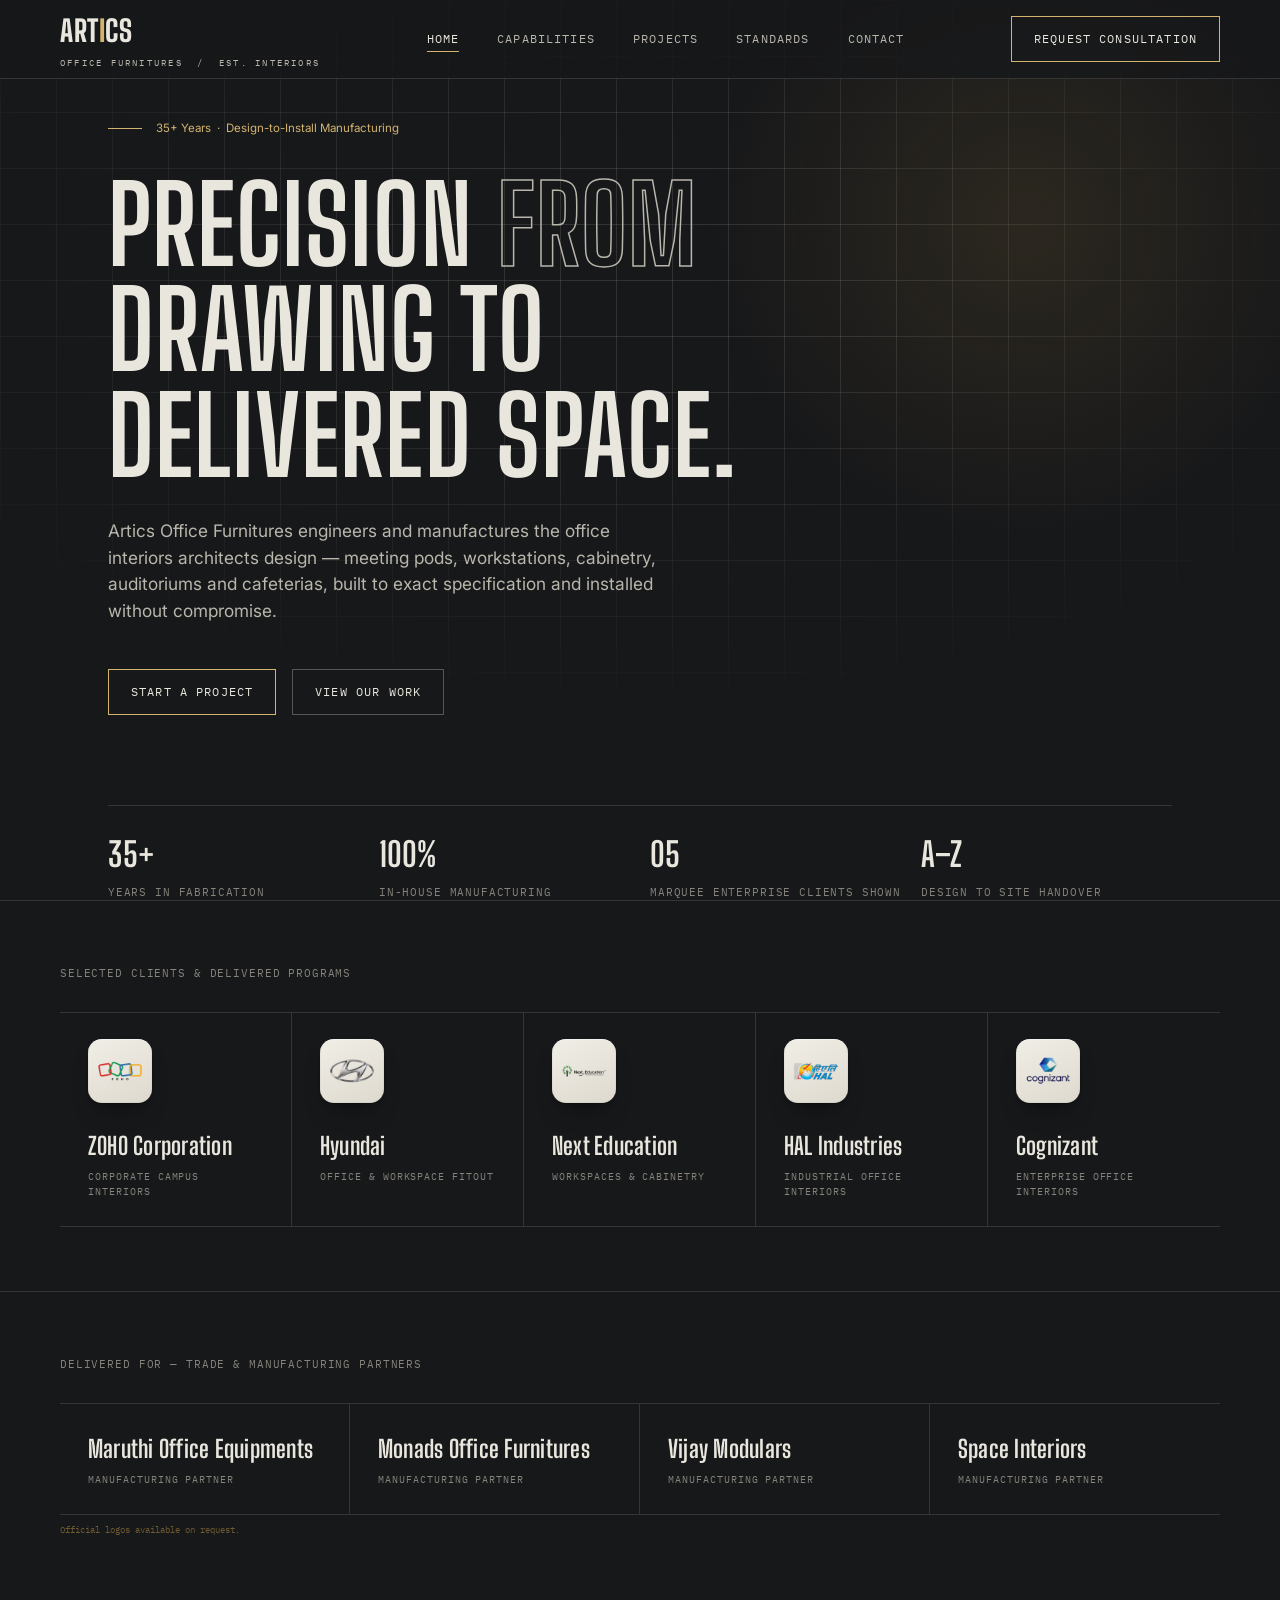
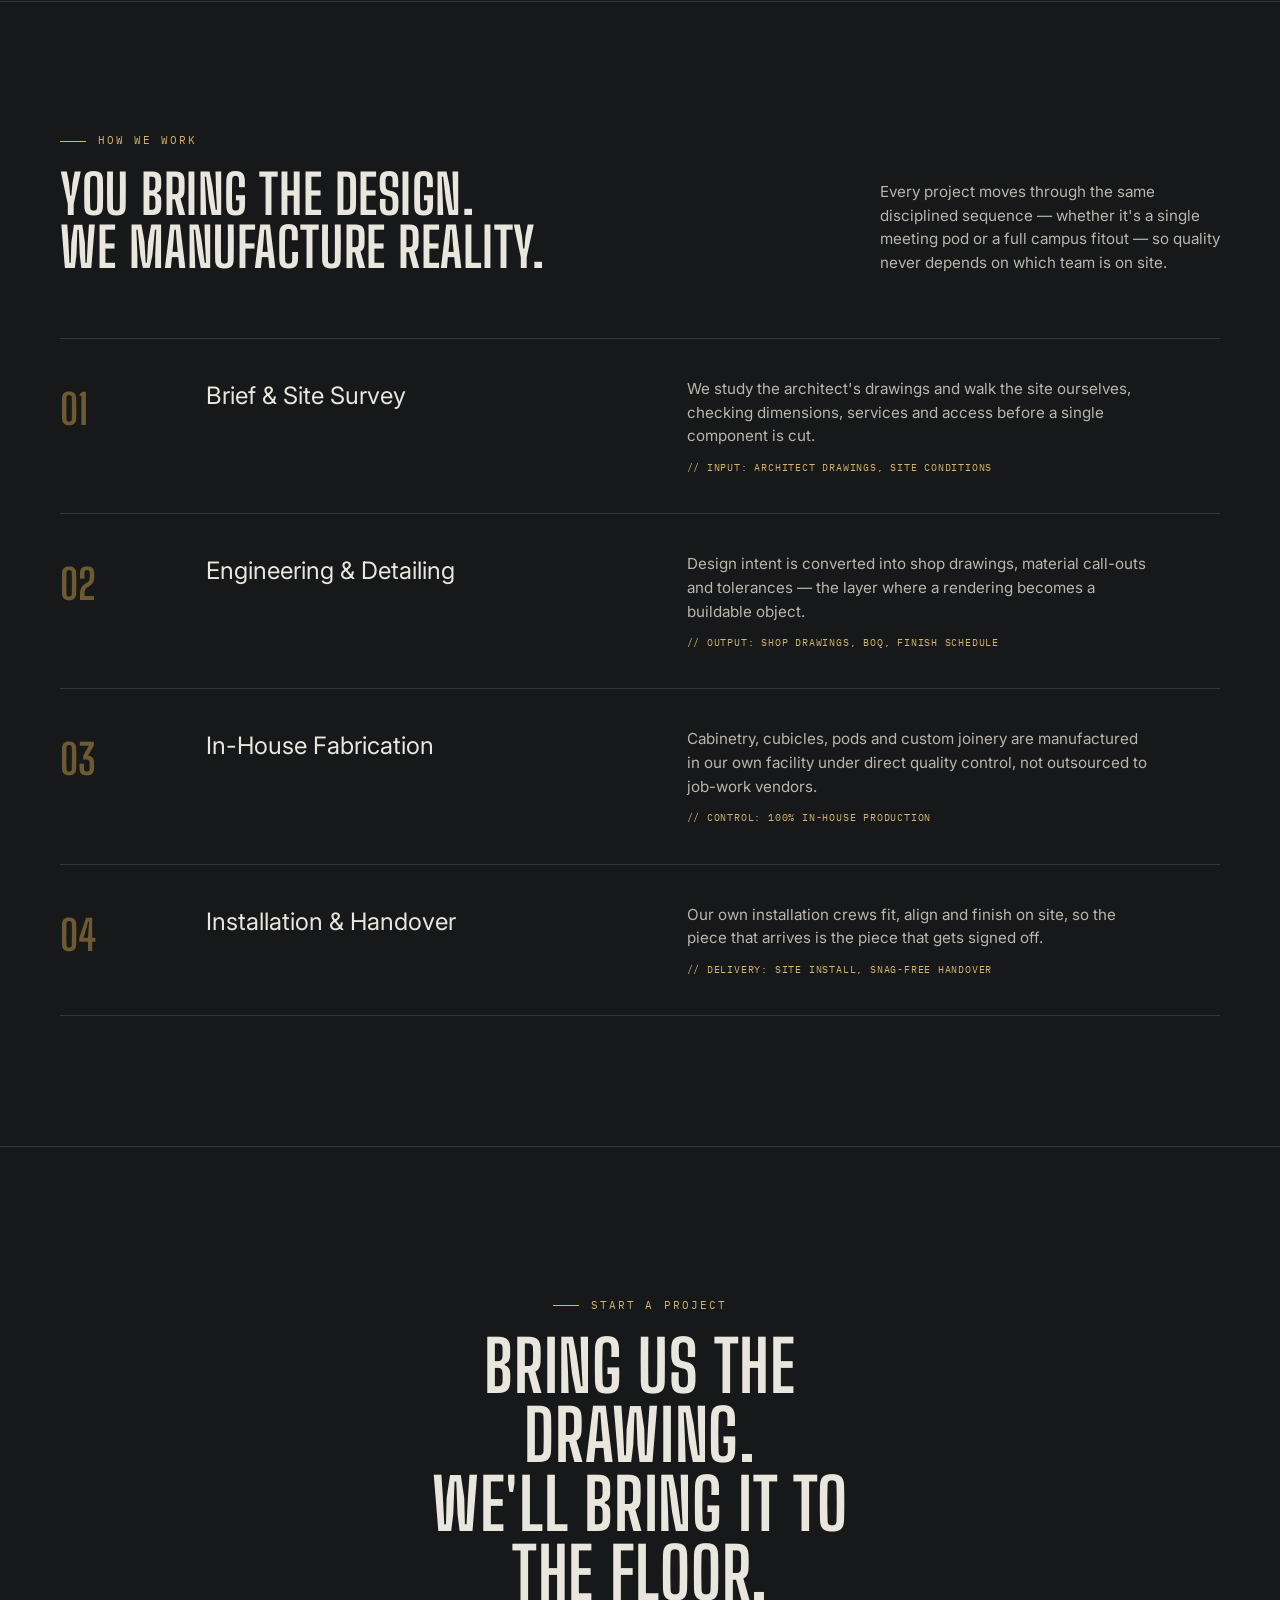
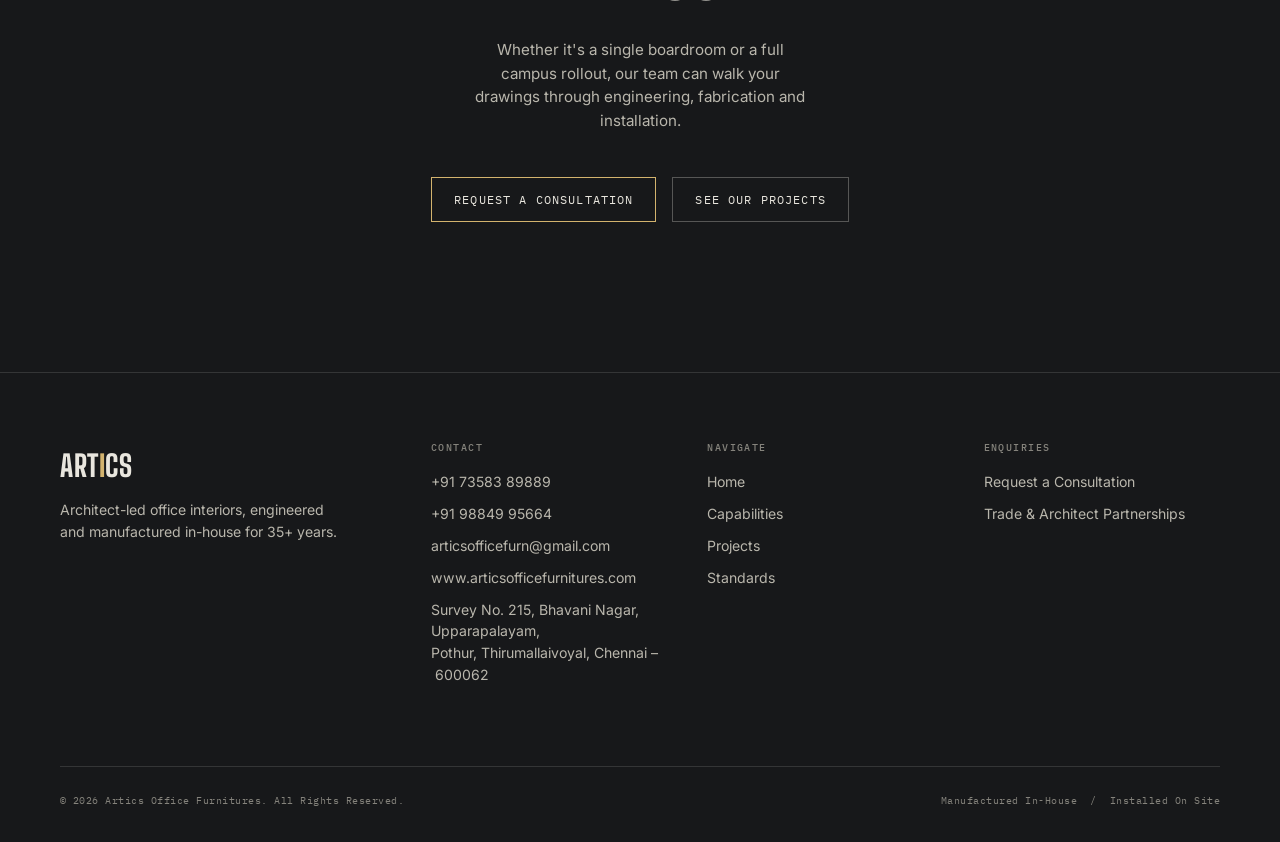
==== index.html @ 257899de "Add files via upload" ====
<!DOCTYPE html>
<html lang="en">
<head>
<meta charset="UTF-8">
<meta name="viewport" content="width=device-width, initial-scale=1.0">
<title>Artics Office Furnitures — Precision Interior Manufacturing</title>
<meta name="description" content="Artics Office Furnitures — 35+ years engineering and manufacturing architect-led office interiors for ZOHO, Hyundai, Next Education, HAL and more.">
<link rel="preconnect" href="https://fonts.googleapis.com">
<link rel="preconnect" href="https://fonts.gstatic.com" crossorigin>
<link href="https://fonts.googleapis.com/css2?family=Big+Shoulders+Display:wght@500;600;700;800&family=IBM+Plex+Mono:wght@400;500&family=Inter:wght@400;500;600&display=swap" rel="stylesheet">
<link rel="stylesheet" href="styles.css">
</head>
<body>
<div class="progress-bar" id="progressBar"></div>

<header>
  <div class="nav-inner">
    <a href="index.html" class="logo">
      <div class="logo-mark">ART<span>I</span>CS</div>
      <div class="logo-sub">Office Furnitures &nbsp;/&nbsp; Est. Interiors</div>
    </a>
    <nav class="links">
      <a href="index.html">Home</a>
      <a href="capabilities.html">Capabilities</a>
      <a href="projects.html">Projects</a>
      <a href="about.html">Standards</a>
      <a href="contact.html">Contact</a>
    </nav>
    <a href="contact.html" class="btn nav-cta">Request Consultation</a>
    <button class="menu-toggle" onclick="const m=document.getElementById('mnav'); const open=m.classList.toggle('open'); m.style.display=open?'block':'none';">Menu</button>
  </div>
  <div id="mnav" style="display:none;" class="wrap">
    <div style="display:flex;flex-direction:column;gap:0;border-top:1px solid var(--line);">
      <a href="index.html" style="padding:16px 0;border-bottom:1px solid var(--line);font-family:'IBM Plex Mono';font-size:.75rem;letter-spacing:.1em;text-transform:uppercase;">Home</a>
      <a href="capabilities.html" style="padding:16px 0;border-bottom:1px solid var(--line);font-family:'IBM Plex Mono';font-size:.75rem;letter-spacing:.1em;text-transform:uppercase;">Capabilities</a>
      <a href="projects.html" style="padding:16px 0;border-bottom:1px solid var(--line);font-family:'IBM Plex Mono';font-size:.75rem;letter-spacing:.1em;text-transform:uppercase;">Projects</a>
      <a href="about.html" style="padding:16px 0;border-bottom:1px solid var(--line);font-family:'IBM Plex Mono';font-size:.75rem;letter-spacing:.1em;text-transform:uppercase;">Standards</a>
      <a href="contact.html" style="padding:16px 0;font-family:'IBM Plex Mono';font-size:.75rem;letter-spacing:.1em;text-transform:uppercase;">Contact</a>
    </div>
  </div>
</header>

<main id="top">
  <!-- HERO -->
  <section class="hero" style="border-bottom:1px solid var(--line); padding-bottom:0;">
    <div class="blueprint-grid"></div>
    <div class="hero-glow"></div>
    <div class="wrap">
      <div class="hero-eyebrow"><span class="dash"></span> 35+ Years &nbsp;·&nbsp; Design-to-Install Manufacturing</div>
      <h1 class="reveal in">Precision <em>from</em><br>Drawing to<br>Delivered Space.</h1>
      <p class="hero-sub reveal in">Artics Office Furnitures engineers and manufactures the office interiors architects design — meeting pods, workstations, cabinetry, auditoriums and cafeterias, built to exact specification and installed without compromise.</p>
      <div class="hero-actions reveal in">
        <a href="contact.html" class="btn">Start a Project</a>
        <a href="projects.html" class="btn ghost">View Our Work</a>
      </div>
      <div class="hero-foot reveal in">
        <div><div class="stat-num">35+</div><div class="stat-label mono">Years in Fabrication</div></div>
        <div><div class="stat-num">100%</div><div class="stat-label mono">In-House Manufacturing</div></div>
        <div><div class="stat-num">05</div><div class="stat-label mono">Marquee Enterprise Clients Shown</div></div>
        <div><div class="stat-num">A–Z</div><div class="stat-label mono">Design To Site Handover</div></div>
      </div>
    </div>
  </section>
  <!-- CLIENTS -->
  <div class="clients">
    <div class="wrap">
      <div class="clients-label mono">Selected Clients &amp; Delivered Programs</div>
      <div class="clients-row">
        <div class="client-item"><div class="client-logo"><img src="[data-uri]" alt="ZOHO Corporation logo"></div><div class="client-name">ZOHO Corporation</div><div class="client-tag mono">Corporate Campus Interiors</div></div>
        <div class="client-item"><div class="client-logo"><img src="[data-uri]" alt="Hyundai logo"></div><div class="client-name">Hyundai</div><div class="client-tag mono">Office &amp; Workspace Fitout</div></div>
        <div class="client-item"><div class="client-logo"><img src="[data-uri]" alt="Next Education logo"></div><div class="client-name">Next Education</div><div class="client-tag mono">Workspaces &amp; Cabinetry</div></div>
        <div class="client-item"><div class="client-logo"><img src="[data-uri]" alt="HAL Industries logo"></div><div class="client-name">HAL Industries</div><div class="client-tag mono">Industrial Office Interiors</div></div>
        <div class="client-item"><div class="client-logo"><img src="[data-uri]" alt="Cognizant logo"></div><div class="client-name">Cognizant</div><div class="client-tag mono">Enterprise Office Interiors</div></div>
      </div>
    </div>
  </div>

  <!-- TRADE / MANUFACTURING PARTNERS -->
  <div class="clients" style="border-bottom:1px solid var(--line);">
    <div class="wrap">
      <div class="clients-label mono">Delivered For — Trade &amp; Manufacturing Partners</div>
      <div class="clients-row">
        <div class="client-item"><div class="client-name">Maruthi Office Equipments</div><div class="client-tag mono">Manufacturing Partner</div></div>
        <div class="client-item"><div class="client-name">Monads Office Furnitures</div><div class="client-tag mono">Manufacturing Partner</div></div>
        <div class="client-item"><div class="client-name">Vijay Modulars</div><div class="client-tag mono">Manufacturing Partner</div></div>
        <div class="client-item"><div class="client-name">Space Interiors</div><div class="client-tag mono">Manufacturing Partner</div></div>
      </div>
      <div class="placeholder-note">Official logos available on request.</div>
    </div>
  </div>

  <!-- PHILOSOPHY / PROCESS -->
  <section id="process">
    <div class="wrap">
      <div class="section-head reveal">
        <div>
          <div class="eyebrow"><span class="dash"></span>How We Work</div>
          <h2 class="section-title">You Bring The Design.<br>We Manufacture Reality.</h2>
        </div>
        <p class="section-note">Every project moves through the same disciplined sequence — whether it's a single meeting pod or a full campus fitout — so quality never depends on which team is on site.</p>
      </div>

      <div class="process-list reveal">
        <div class="process-row">
          <div class="p-num">01</div>
          <div class="p-title">Brief &amp; Site Survey</div>
          <div class="p-desc">We study the architect's drawings and walk the site ourselves, checking dimensions, services and access before a single component is cut.<span class="p-tag mono">// Input: Architect Drawings, Site Conditions</span></div>
        </div>
        <div class="process-row">
          <div class="p-num">02</div>
          <div class="p-title">Engineering &amp; Detailing</div>
          <div class="p-desc">Design intent is converted into shop drawings, material call-outs and tolerances — the layer where a rendering becomes a buildable object.<span class="p-tag mono">// Output: Shop Drawings, BOQ, Finish Schedule</span></div>
        </div>
        <div class="process-row">
          <div class="p-num">03</div>
          <div class="p-title">In-House Fabrication</div>
          <div class="p-desc">Cabinetry, cubicles, pods and custom joinery are manufactured in our own facility under direct quality control, not outsourced to job-work vendors.<span class="p-tag mono">// Control: 100% In-House Production</span></div>
        </div>
        <div class="process-row">
          <div class="p-num">04</div>
          <div class="p-title">Installation &amp; Handover</div>
          <div class="p-desc">Our own installation crews fit, align and finish on site, so the piece that arrives is the piece that gets signed off.<span class="p-tag mono">// Delivery: Site Install, Snag-Free Handover</span></div>
        </div>
      </div>
    </div>
  </section>
  <!-- CTA -->
  <section class="cta-section">
    <div class="wrap">
      <div class="eyebrow reveal" style="justify-content:center;"><span class="dash"></span>Start A Project</div>
      <h2 class="reveal">Bring Us The Drawing.<br>We'll Bring It To The Floor.</h2>
      <p class="section-note reveal" style="text-align:center;">Whether it's a single boardroom or a full campus rollout, our team can walk your drawings through engineering, fabrication and installation.</p>
      <div class="cta-actions reveal">
        <a href="contact.html" class="btn">Request a Consultation</a>
        <a href="projects.html" class="btn ghost">See Our Projects</a>
      </div>
    </div>
  </section>
</main>

<footer id="footer">
  <div class="wrap">
    <div class="foot-grid">
      <div class="foot-col">
        <div class="logo-mark" style="margin-bottom:10px;">ART<span style="color:var(--brass-light);">I</span>CS</div>
        <p style="max-width:32ch;">Architect-led office interiors, engineered and manufactured in-house for 35+ years.</p>
      </div>
      <div class="foot-col">
        <h4>Contact</h4>
        <a href="tel:+917358389889">+91 73583 89889</a>
        <a href="tel:+919884995664">+91 98849 95664</a>
        <a href="mailto:articsofficefurn@gmail.com">articsofficefurn@gmail.com</a>
        <a href="https://www.articsofficefurnitures.com" target="_blank" rel="noopener">www.articsofficefurnitures.com</a>
        <p>Survey No. 215, Bhavani Nagar, Upparapalayam,<br>Pothur, Thirumallaivoyal, Chennai&nbsp;–&nbsp;600062</p>
      </div>
      <div class="foot-col">
        <h4>Navigate</h4>
        <a href="index.html">Home</a>
        <a href="capabilities.html">Capabilities</a>
        <a href="projects.html">Projects</a>
        <a href="about.html">Standards</a>
      </div>
      <div class="foot-col">
        <h4>Enquiries</h4>
        <a href="contact.html">Request a Consultation</a>
        <a href="contact.html">Trade &amp; Architect Partnerships</a>
      </div>
    </div>
    <div class="foot-bottom">
      <span>© <span id="year"></span> Artics Office Furnitures. All Rights Reserved.</span>
      <span>Manufactured In-House &nbsp;/&nbsp; Installed On Site</span>
    </div>
  </div>
</footer>

<script src="main.js" defer></script>

</body>
</html>
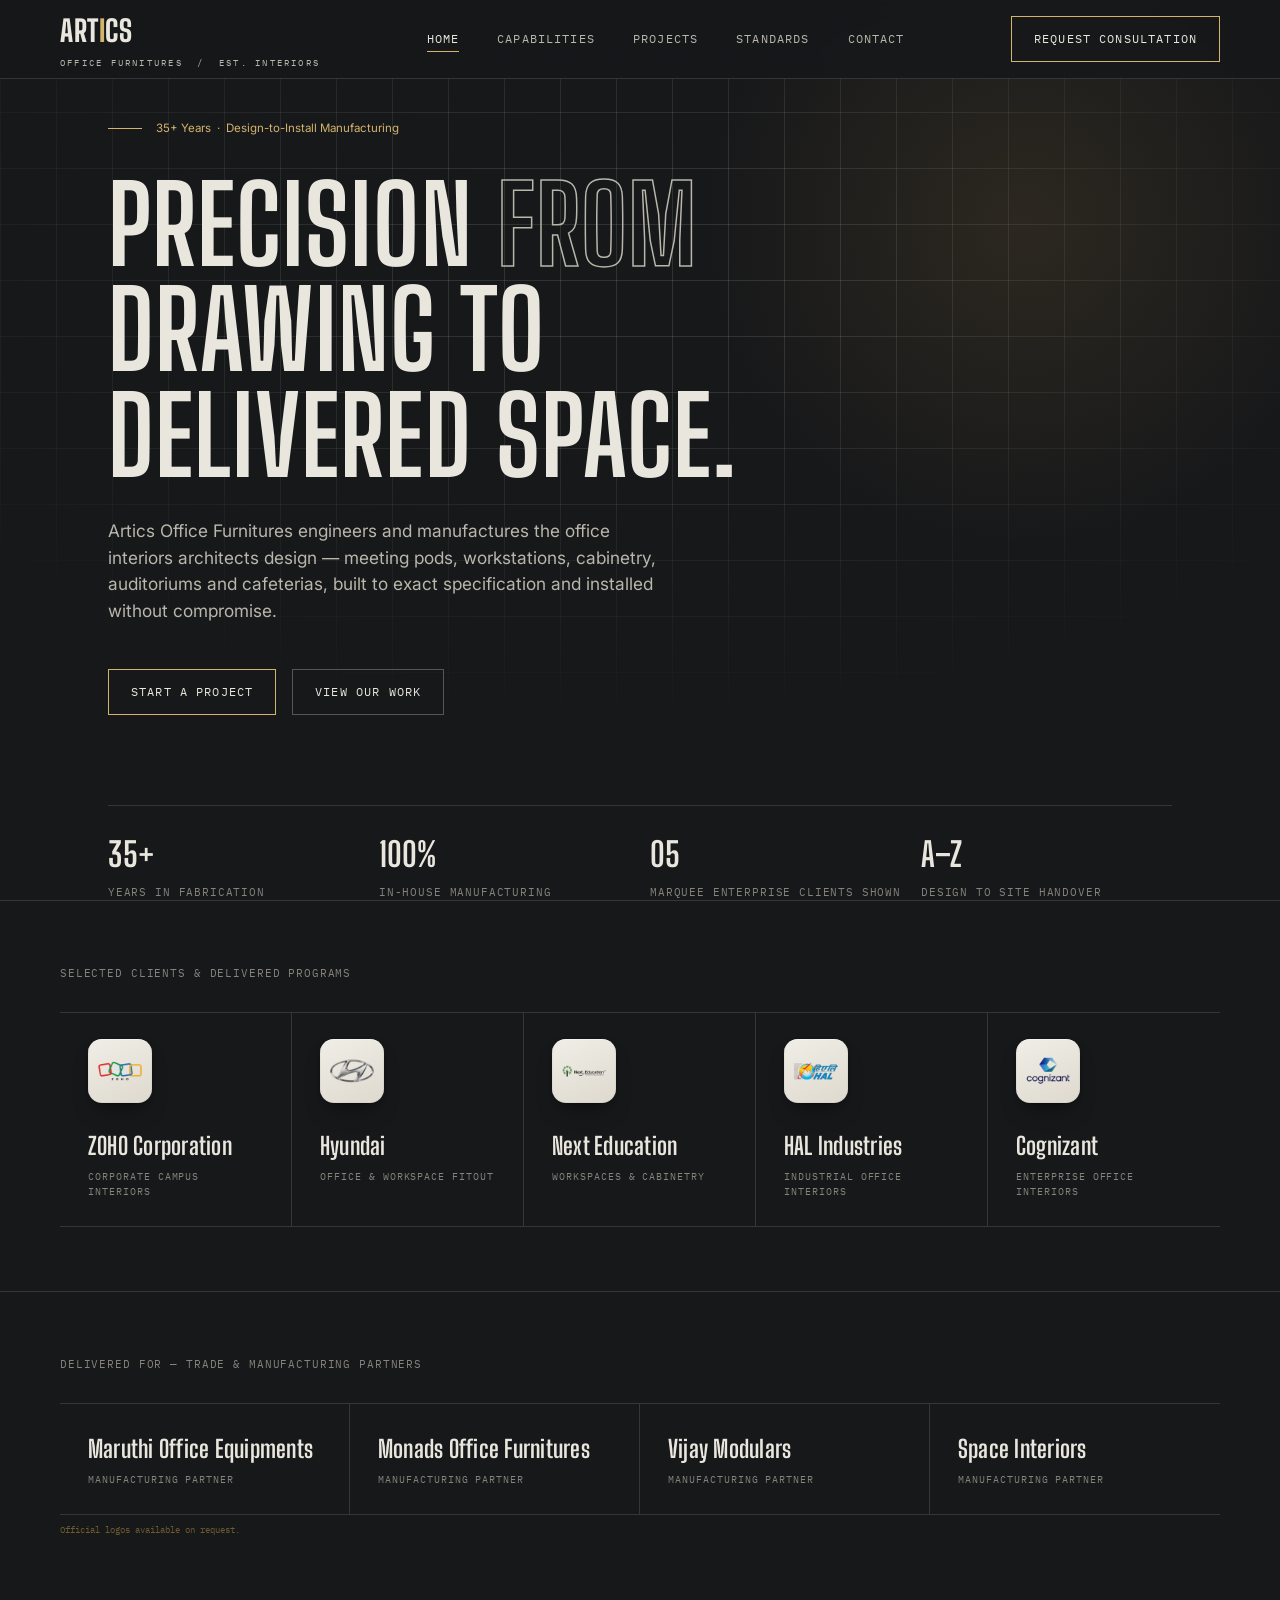
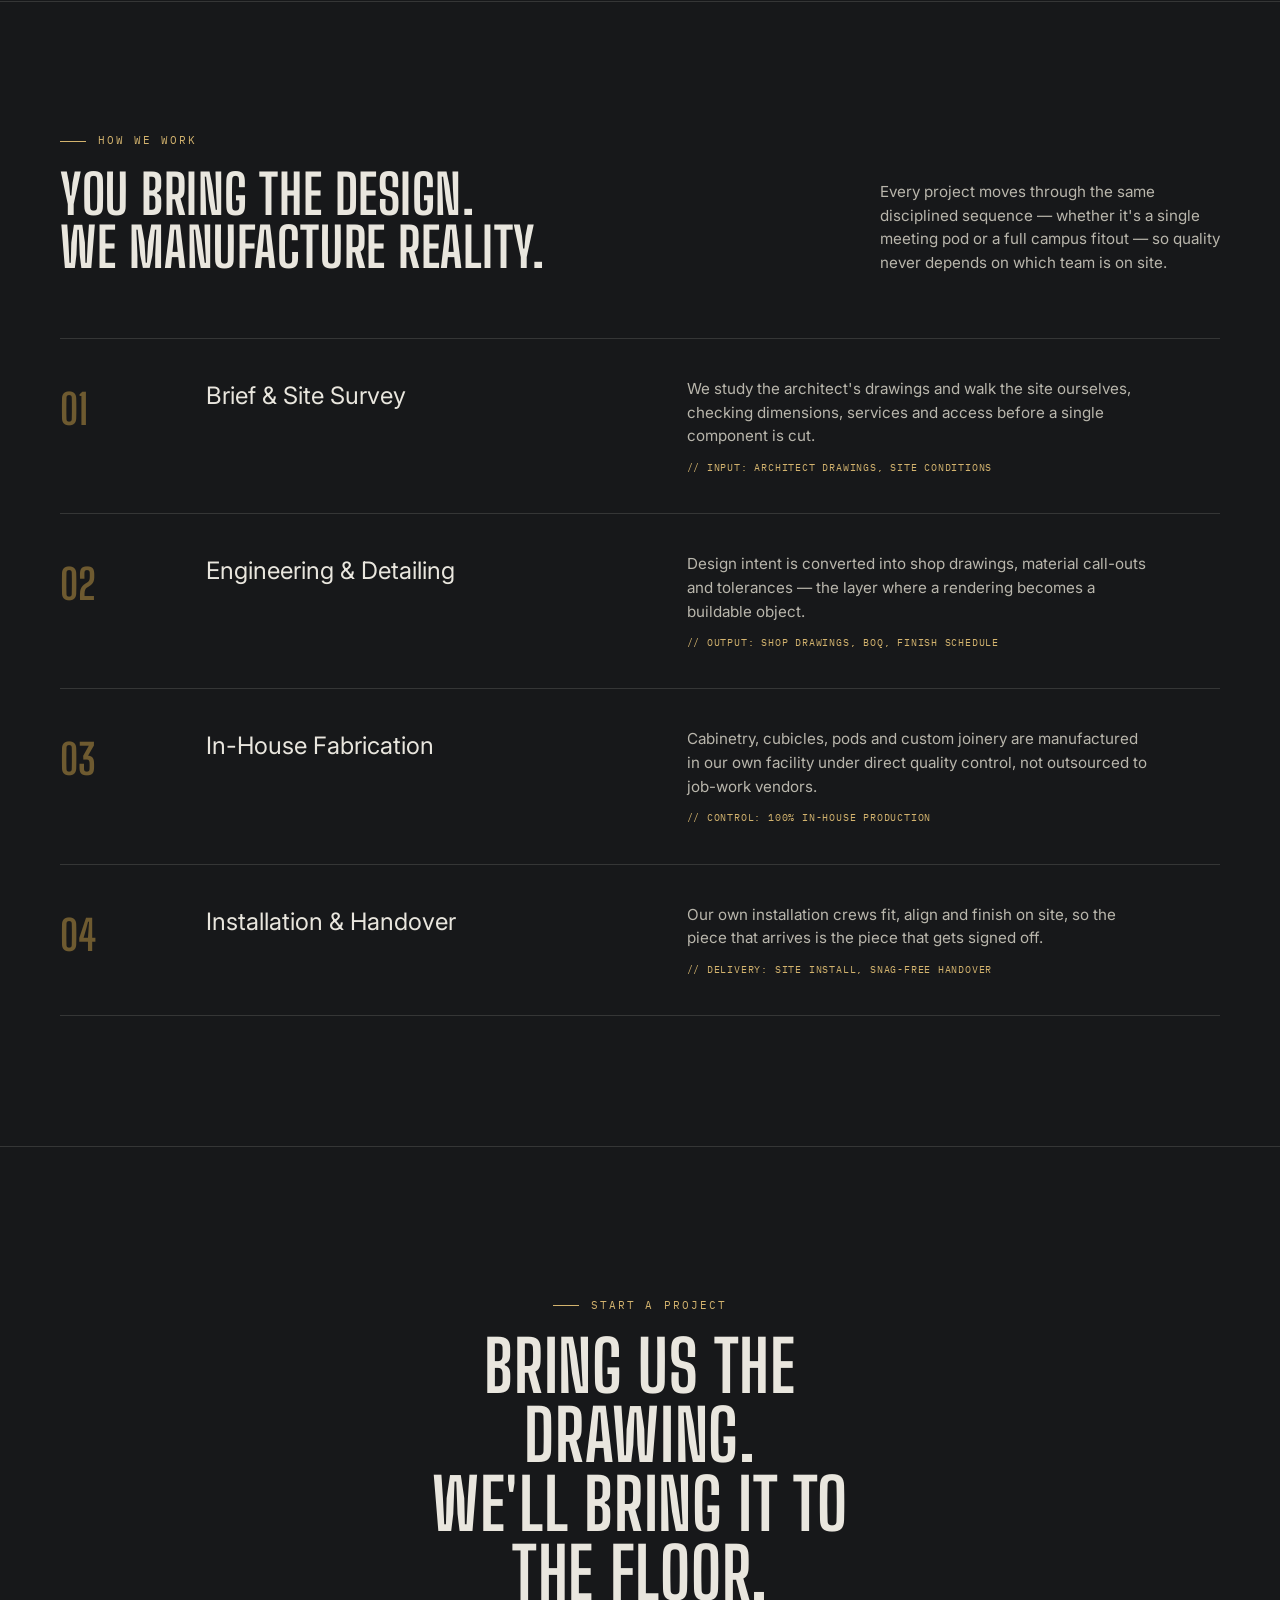
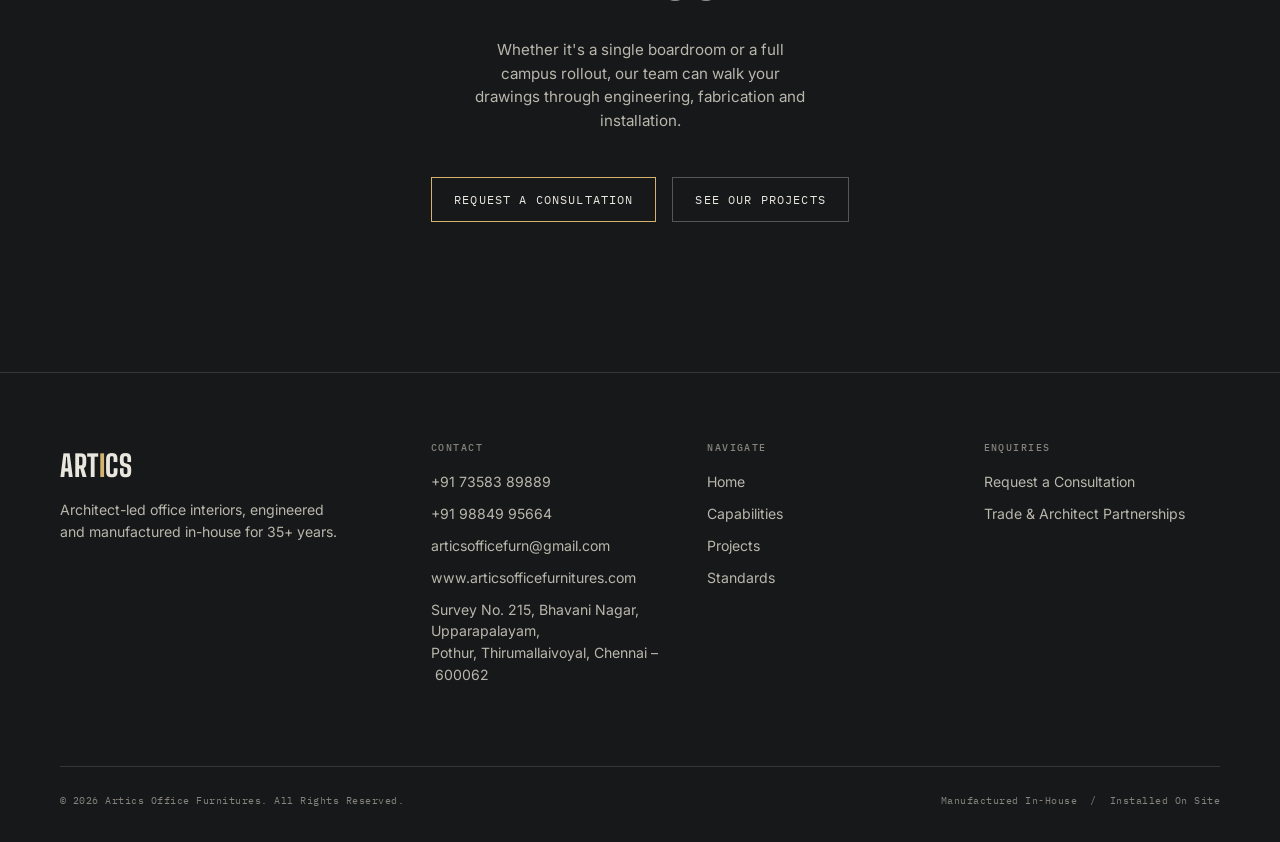
==== commit c4cbb3ce: "Transitions and Mobile font" ====
--- a/index.html
+++ b/index.html
@@ -7,8 +7,8 @@
 <meta name="description" content="Artics Office Furnitures — 35+ years engineering and manufacturing architect-led office interiors for ZOHO, Hyundai, Next Education, HAL and more.">
 <link rel="preconnect" href="https://fonts.googleapis.com">
 <link rel="preconnect" href="https://fonts.gstatic.com" crossorigin>
-<link href="https://fonts.googleapis.com/css2?family=Big+Shoulders+Display:wght@500;600;700;800&family=IBM+Plex+Mono:wght@400;500&family=Inter:wght@400;500;600&display=swap" rel="stylesheet">
-<link rel="stylesheet" href="styles.css">
+<link href="https://fonts.googleapis.com/css2?family=Big+Shoulders+Display:wght@500;600;700;800&family=IBM+Plex+Mono:wght@400;500&family=Inter:wght@400;500;600&display=block" rel="stylesheet">
+<link rel="stylesheet" href="styles.css?v=3">
 </head>
 <body>
 <div class="progress-bar" id="progressBar"></div>
@@ -27,9 +27,9 @@
       <a href="contact.html">Contact</a>
     </nav>
     <a href="contact.html" class="btn nav-cta">Request Consultation</a>
-    <button class="menu-toggle" onclick="const m=document.getElementById('mnav'); const open=m.classList.toggle('open'); m.style.display=open?'block':'none';">Menu</button>
+    <button class="menu-toggle" onclick="document.getElementById('mnav').classList.toggle('open')">Menu</button>
   </div>
-  <div id="mnav" style="display:none;" class="wrap">
+  <div id="mnav" class="wrap">
     <div style="display:flex;flex-direction:column;gap:0;border-top:1px solid var(--line);">
       <a href="index.html" style="padding:16px 0;border-bottom:1px solid var(--line);font-family:'IBM Plex Mono';font-size:.75rem;letter-spacing:.1em;text-transform:uppercase;">Home</a>
       <a href="capabilities.html" style="padding:16px 0;border-bottom:1px solid var(--line);font-family:'IBM Plex Mono';font-size:.75rem;letter-spacing:.1em;text-transform:uppercase;">Capabilities</a>
@@ -173,7 +173,7 @@
   </div>
 </footer>
 
-<script src="main.js" defer></script>
+<script src="main.js?v=2" defer></script>
 
 </body>
 </html>
--- a/styles.css
+++ b/styles.css
@@ -151,6 +151,10 @@
   .nav-cta{ display:none; }
   @media (min-width:940px){ .nav-cta{ display:inline-flex; } }
   .menu-toggle{ display:none; }
+
+  #mnav{ display:none; }
+  #mnav.open{ display:block; animation: mnavIn .25s ease both; }
+  @keyframes mnavIn{ from{ opacity:0; transform:translateY(-6px); } to{ opacity:1; transform:translateY(0); } }
   @media (max-width:939px){
     nav.links{ display:none; }
     .menu-toggle{ display:block; font-family:'IBM Plex Mono'; font-size:0.7rem; letter-spacing:.1em; text-transform:uppercase; border:1px solid var(--line-strong); padding:9px 14px; background:none; color:var(--paper); }
@@ -195,7 +199,7 @@
   }
   .hero h1 em{
     font-style:normal; color:transparent;
-    -webkit-text-stroke:1.5px var(--paper-dim);
+    -webkit-text-stroke:clamp(0.8px, 0.16vw, 1.5px) var(--paper-dim);
   }
   .hero-sub{
     position:relative; z-index:2;
@@ -508,18 +512,18 @@
   }
 
   @keyframes page-fade-in{
-    from{ opacity:0; transform:translateY(14px); }
-    to{ opacity:1; transform:translateY(0); }
+    from{ opacity:0; }
+    to{ opacity:1; }
   }
   @keyframes page-fade-out{
-    from{ opacity:1; transform:translateY(0); }
-    to{ opacity:0; transform:translateY(-14px); }
+    from{ opacity:1; }
+    to{ opacity:0; }
   }
   ::view-transition-old(root){
-    animation: 0.5s cubic-bezier(.4,0,.2,1) both page-fade-out;
+    animation: 0.35s ease-out both page-fade-out;
   }
   ::view-transition-new(root){
-    animation: 0.5s cubic-bezier(.4,0,.2,1) both page-fade-in;
+    animation: 0.35s ease-in both page-fade-in;
   }
 
   /* current-page nav indicator */
@@ -527,6 +531,7 @@
   nav.links a.current::after{ width:100%; }
 
   /* simple in-page loading fallback for browsers without View Transitions */
-  body.pretransition{ opacity:0; }
-  body{ animation: pageEnterFallback .5s cubic-bezier(.16,1,.3,1) both; }
-  @keyframes pageEnterFallback{ from{ opacity:0; transform:translateY(10px);} to{ opacity:1; transform:translateY(0);} }
+  @supports not (view-transition-name: none){
+    body{ animation: pageEnterFallback 0.35s ease-out both; }
+    @keyframes pageEnterFallback{ from{ opacity:0; } to{ opacity:1; } }
+  }
